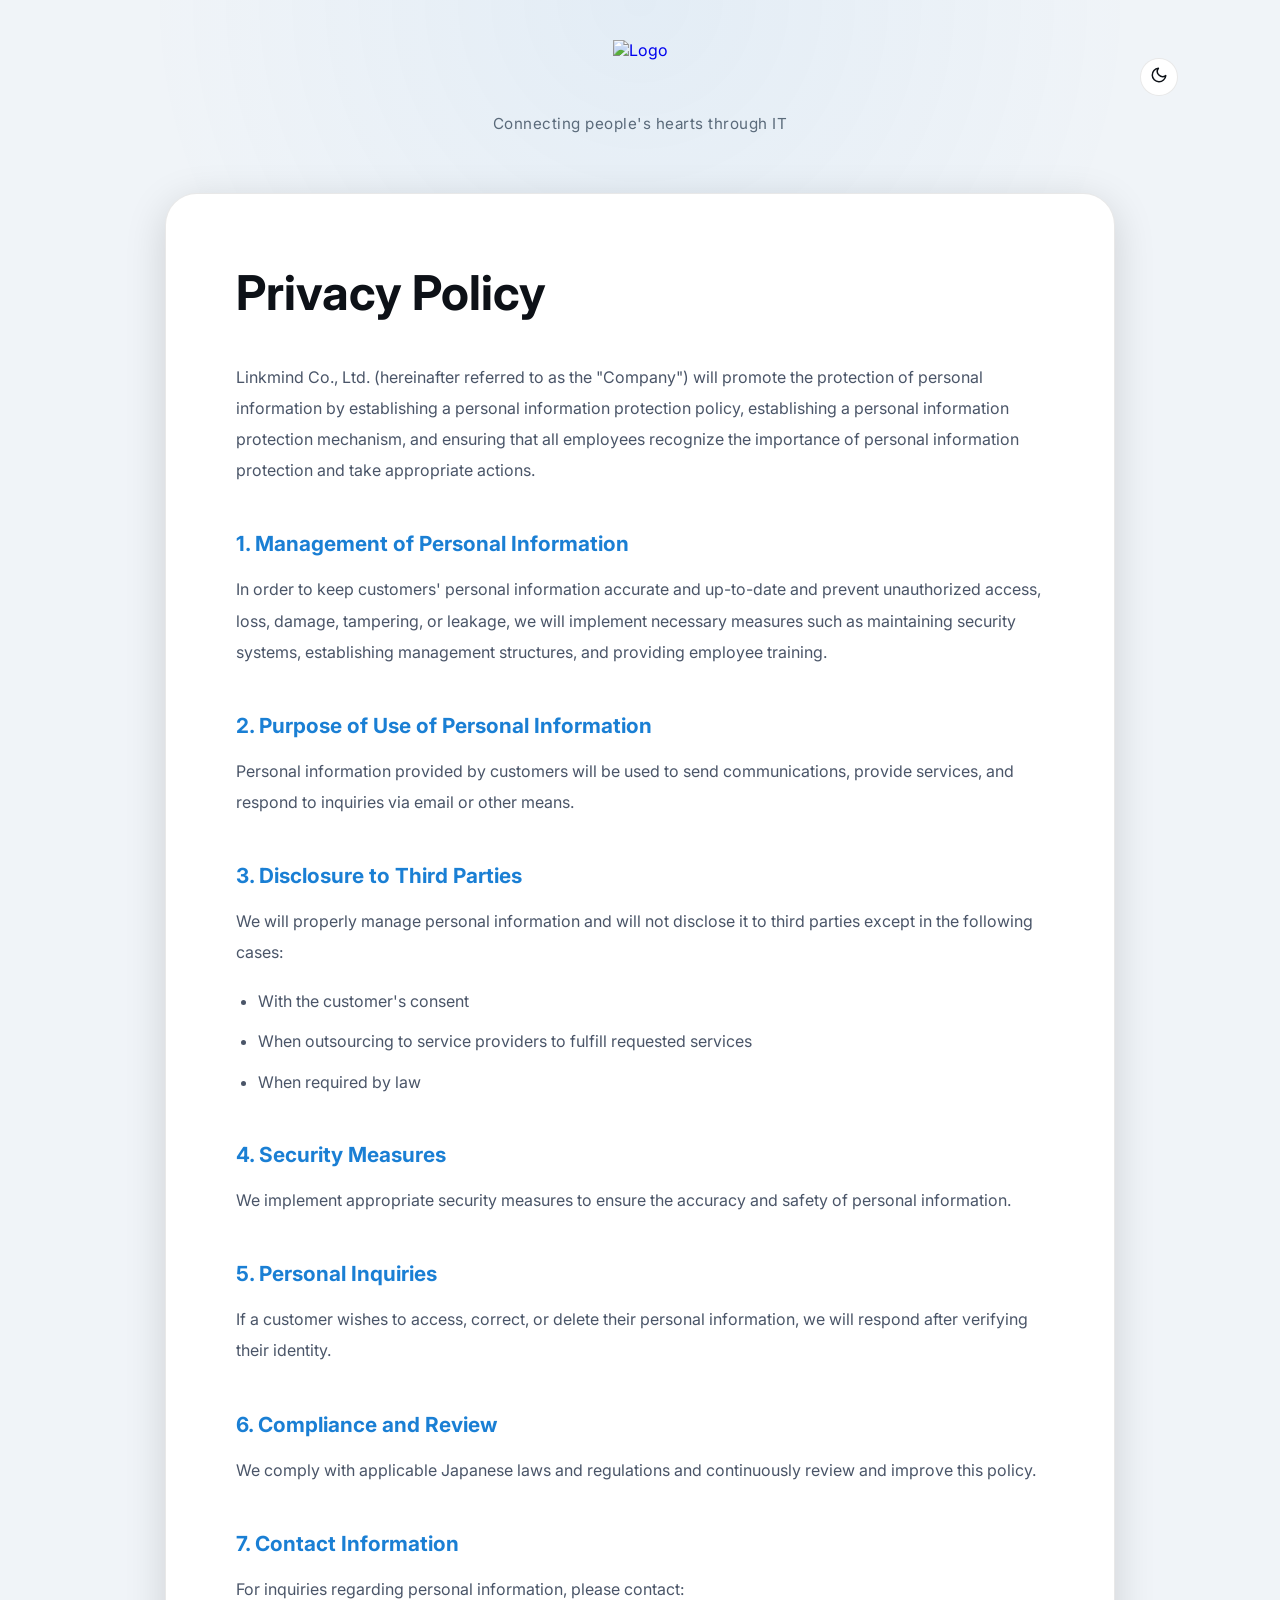
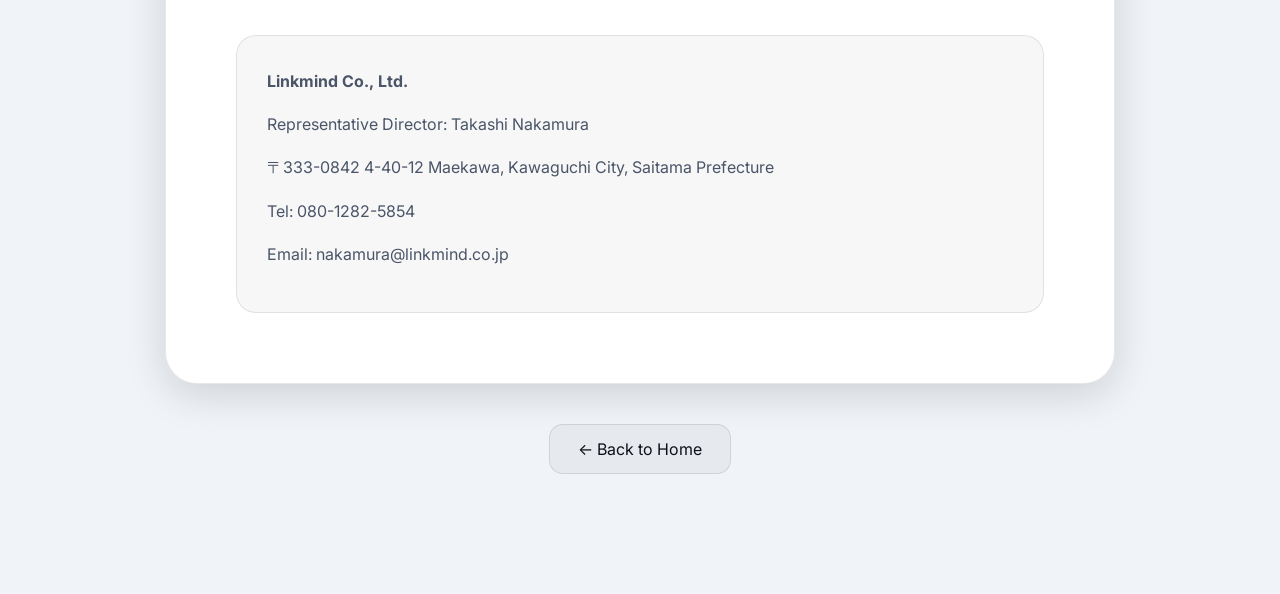
==== public/privacy.html @ dec4e2a1 "Big changes for new layout of website" ====
<!DOCTYPE html>
<html lang="en">

<head>
    <meta charset="UTF-8">
    <title>Privacy Policy</title>
    <link rel="stylesheet" href="CSS/privacy_style.css">
    <link href="https://fonts.googleapis.com/css2?family=Inter:wght@300;400;600&display=swap" rel="stylesheet">
</head>

<body>

    <div class="header">
        <a class="btn" href="index.html">
            <img class="logo" src="images/linkmind_logo.png" alt="Logo">
            <p>Connecting people's hearts through IT</p>
        </a>

        <button class="theme-toggle" id="themeToggle" aria-label="Toggle light/dark mode">
            <span class="theme-icon"><svg xmlns="http://www.w3.org/2000/svg" width="18" height="18" viewBox="0 0 24 24" fill="none" stroke="currentColor" stroke-width="2" stroke-linecap="round" stroke-linejoin="round"><circle cx="12" cy="12" r="5"/><line x1="12" y1="1" x2="12" y2="3"/><line x1="12" y1="21" x2="12" y2="23"/><line x1="4.22" y1="4.22" x2="5.64" y2="5.64"/><line x1="18.36" y1="18.36" x2="19.78" y2="19.78"/><line x1="1" y1="12" x2="3" y2="12"/><line x1="21" y1="12" x2="23" y2="12"/><line x1="4.22" y1="19.78" x2="5.64" y2="18.36"/><line x1="18.36" y1="5.64" x2="19.78" y2="4.22"/></svg></span>
        </button>
    </div>


    <section class="privacy">

        <div class="privacy-container fade">

            <h1>Privacy Policy</h1>

            <p>
                Linkmind Co., Ltd. (hereinafter referred to as the "Company") will promote the protection of personal
                information by establishing a personal information protection policy, establishing a personal
                information protection mechanism, and ensuring that all employees recognize the importance of personal
                information protection and take appropriate actions.
            </p>

            <h2>1. Management of Personal Information</h2>
            <p>
                In order to keep customers' personal information accurate and up-to-date and prevent unauthorized
                access, loss, damage, tampering, or leakage, we will implement necessary measures such as maintaining
                security systems, establishing management structures, and providing employee training.
            </p>

            <h2>2. Purpose of Use of Personal Information</h2>
            <p>
                Personal information provided by customers will be used to send communications, provide services, and
                respond to inquiries via email or other means.
            </p>

            <h2>3. Disclosure to Third Parties</h2>
            <p>
                We will properly manage personal information and will not disclose it to third parties except in the
                following cases:
            </p>
            <ul>
                <li>With the customer's consent</li>
                <li>When outsourcing to service providers to fulfill requested services</li>
                <li>When required by law</li>
            </ul>

            <h2>4. Security Measures</h2>
            <p>
                We implement appropriate security measures to ensure the accuracy and safety of personal information.
            </p>

            <h2>5. Personal Inquiries</h2>
            <p>
                If a customer wishes to access, correct, or delete their personal information, we will respond after
                verifying their identity.
            </p>

            <h2>6. Compliance and Review</h2>
            <p>
                We comply with applicable Japanese laws and regulations and continuously review and improve this policy.
            </p>

            <h2>7. Contact Information</h2>
            <p>
                For inquiries regarding personal information, please contact:
            </p>

            <div class="contact-box">
                <p><strong>Linkmind Co., Ltd.</strong></p>
                <p>Representative Director: Takashi Nakamura</p>
                <p>〒333-0842 4-40-12 Maekawa, Kawaguchi City, Saitama Prefecture</p>
                <p>Tel: 080-1282-5854</p>
                <p>Email: nakamura@linkmind.co.jp</p>
            </div>
        </div>

        <div class="back-home fade">
            <a href="index.html">← Back to Home</a>
        </div>
    </section>

    <script src="JS/privacy_theme.js"></script>
</body>
</html>
---- public/CSS/privacy_style.css ----
* {
  margin: 0;
  padding: 0;
  box-sizing: border-box;
  font-family: 'Inter', sans-serif;
}

html {
  scroll-behavior: smooth;
}


/* =========================
   THEME VARIABLES
========================= */

:root {
  --bg:          #0a0a0a;
  --card:        #141414;
  --text:        #ffffff;
  --muted:       #bdbdbd;
  --border:      rgba(255,255,255,0.08);
  --accent:      #4da3ff;
  --glow:        rgba(77,163,255,0.08);
  --contact-box: rgba(255,255,255,0.03);
  --back-btn-bg: rgba(255,255,255,0.04);
  --back-btn-bd: rgba(255,255,255,0.08);
  --navbar-bg:   rgba(10,10,10,0.85);
  --header-p:    #bdbdbd;
}

body.light {
  --bg:          #f0f4f8;
  --card:        #ffffff;
  --text:        #0d1117;
  --muted:       #4a5568;
  --border:      rgba(0,0,0,0.09);
  --accent:      #1a7fd4;
  --glow:        rgba(26,127,212,0.06);
  --contact-box: rgba(0,0,0,0.03);
  --back-btn-bg: rgba(0,0,0,0.04);
  --back-btn-bd: rgba(0,0,0,0.10);
  --navbar-bg:   rgba(255,255,255,0.88);
  --header-p:    #5a6a7a;
}


/* =========================
   BODY
========================= */

body {
  background: var(--bg);
  color: var(--text);
  overflow-x: hidden;
  position: relative;
  transition: background 0.3s ease, color 0.3s ease;
}

body::before {
  content: "";
  position: fixed;
  inset: 0;
  background: radial-gradient(circle at top, var(--glow), transparent 45%);
  pointer-events: none;
  z-index: -1;
}


/* =========================
   HEADER
========================= */

.header {
  padding-top: 40px;
  padding-bottom: 20px;
  display: flex;
  justify-content: center;
  align-items: center;
  position: relative;
}

.btn {
  text-decoration: none;
  display: flex;
  flex-direction: column;
  align-items: center;
  gap: 14px;
}

.logo {
  height: 60px;
  width: auto;
  transition: transform 0.3s ease;
}

.logo:hover {
  transform: scale(1.03);
}

.header p {
  color: var(--header-p);
  font-size: 0.95rem;
  letter-spacing: 0.5px;
  text-align: center;
}


/* =========================
   THEME TOGGLE
========================= */

.theme-toggle {
  position: absolute;
  right: 8%;
  top: 50%;
  transform: translateY(-50%);
  background: var(--card);
  border: 1px solid var(--border);
  border-radius: 50%;
  width: 38px;
  height: 38px;
  display: flex;
  align-items: center;
  justify-content: center;
  cursor: pointer;
  color: var(--text);
  transition: border-color 0.25s ease, transform 0.25s ease, background 0.3s ease, color 0.3s ease;
}

.theme-toggle:hover {
  border-color: var(--accent);
  transform: translateY(-50%) scale(1.1) rotate(15deg);
}


/* =========================
   PRIVACY SECTION
========================= */

.privacy {
  padding: 40px 8% 120px;
}

.privacy-container {
  max-width: 950px;
  margin: auto;
  background: var(--card);
  border: 1px solid var(--border);
  border-radius: 32px;
  padding: 70px;
  box-shadow: 0 10px 40px rgba(0,0,0,0.15);
  transition: background 0.3s ease, border-color 0.3s ease;
}


/* =========================
   TYPOGRAPHY
========================= */

.privacy h1 {
  font-size: 3rem;
  margin-bottom: 40px;
  line-height: 1.2;
  color: var(--text);
}

.privacy h2 {
  margin-top: 45px;
  margin-bottom: 18px;
  font-size: 1.3rem;
  color: var(--accent);
}

.privacy p {
  color: var(--muted);
  line-height: 1.95;
  margin-bottom: 18px;
  font-size: 1rem;
}

.privacy ul {
  padding-left: 22px;
  margin-top: 10px;
}

.privacy li {
  color: var(--muted);
  margin-bottom: 12px;
  line-height: 1.8;
}


/* =========================
   CONTACT BOX
========================= */

.contact-box {
  margin-top: 30px;
  padding: 30px;
  border-radius: 20px;
  background: var(--contact-box);
  border: 1px solid var(--border);
  transition: background 0.3s ease, border-color 0.3s ease;
}

.contact-box p {
  margin-bottom: 12px;
}


/* =========================
   BACK BUTTON
========================= */

.back-home {
  margin-top: 40px;
  text-align: center;
}

.back-home a {
  display: inline-block;
  padding: 14px 28px;
  border-radius: 14px;
  background: var(--back-btn-bg);
  border: 1px solid var(--back-btn-bd);
  color: var(--text);
  text-decoration: none;
  transition: transform 0.25s ease, border-color 0.25s ease, color 0.25s ease;
}

.back-home a:hover {
  transform: translateY(-3px);
  border-color: var(--accent);
  color: var(--accent);
}


/* =========================
   FADE ANIMATION (lightweight)
========================= */

.fade {
  opacity: 0;
  transform: translateY(20px);
  transition: opacity 0.5s ease, transform 0.5s ease;
  will-change: opacity, transform;
}

.fade.show {
  opacity: 1;
  transform: translateY(0);
  will-change: auto;
}


/* =========================
   MOBILE
========================= */

@media (max-width: 768px) {
  .privacy-container {
    padding: 35px 25px;
    border-radius: 22px;
  }

  .privacy h1 {
    font-size: 2rem;
  }

  .privacy h2 {
    font-size: 1.1rem;
  }

  .header {
    padding: 25px 6%;
  }

  .header p {
    display: none;
  }

  .logo {
    height: 40px;
  }

  .theme-toggle {
    right: 6%;
  }
}

.theme-toggle {
  color: #ffffff;
}

body.light .theme-toggle {
  color: #0d1117;
}
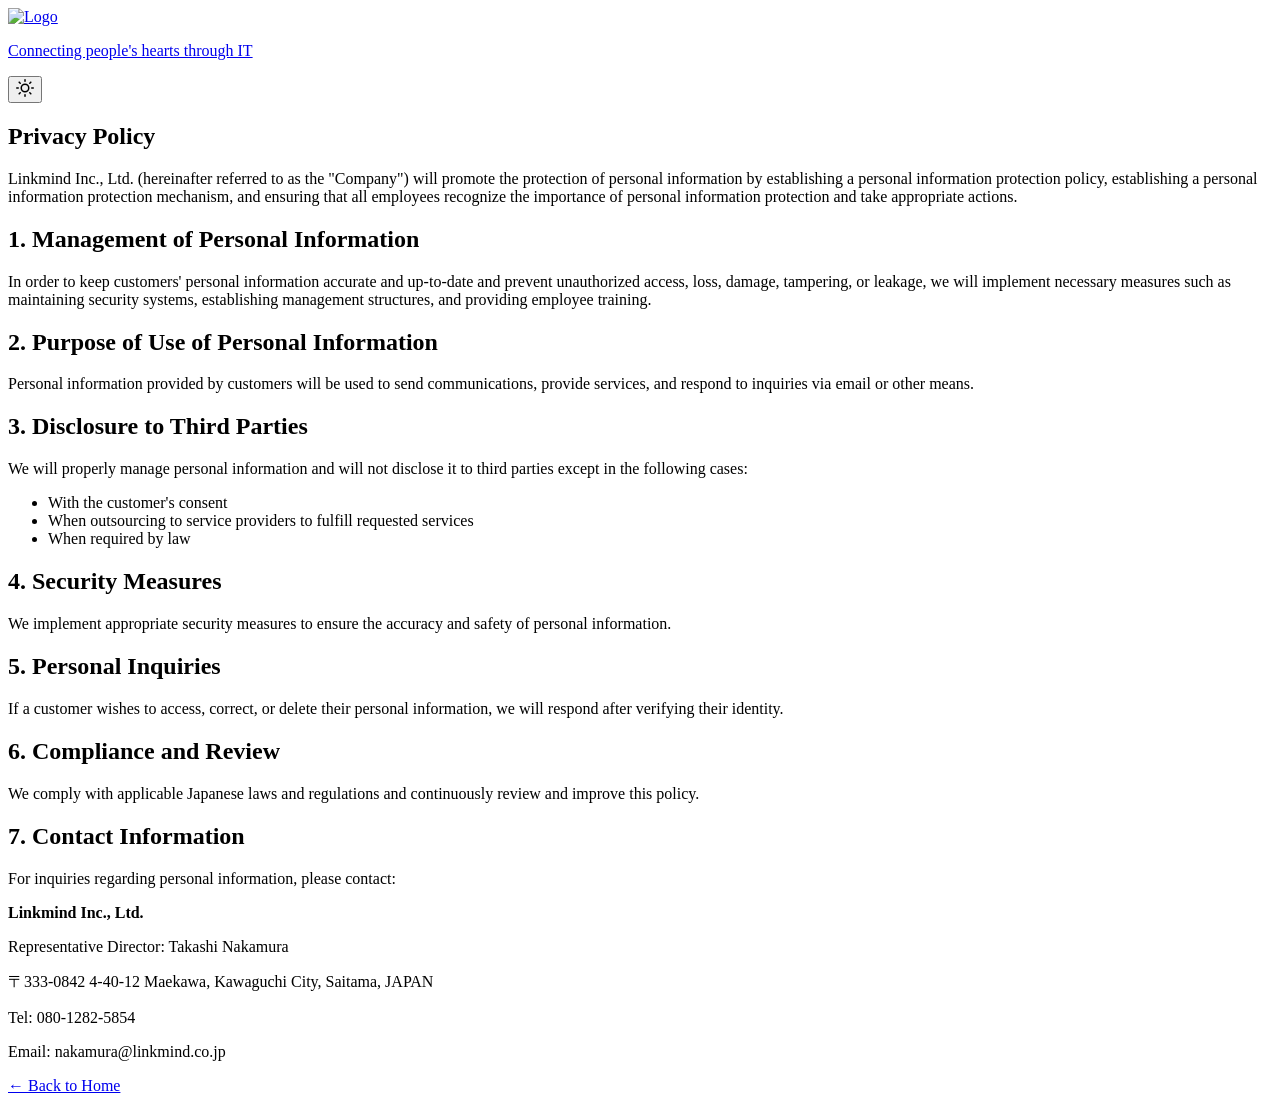
==== commit ce8f0c50: "adding /lm-its" ====
--- a/public/privacy.html
+++ b/public/privacy.html
@@ -4,15 +4,18 @@
 <head>
     <meta charset="UTF-8">
     <title>Privacy Policy</title>
-    <link rel="stylesheet" href="CSS/privacy_style.css">
+    <link rel="icon" type="image/png" sizes="32x32" href="/lm-its/images/favicon-32.png">
+    <link rel="icon" type="image/png" sizes="16x16" href="/lm-its/images/favicon-16.png">
+    <link rel="apple-touch-icon" sizes="180x180" href="/lm-its/images/favicon-180.png">
+    <link rel="stylesheet" href="/lm-its/CSS/privacy_style.css">
     <link href="https://fonts.googleapis.com/css2?family=Inter:wght@300;400;600&display=swap" rel="stylesheet">
 </head>
 
 <body>
 
     <div class="header">
-        <a class="btn" href="index.html">
-            <img class="logo" src="images/linkmind_logo.png" alt="Logo">
+        <a class="btn" href="/lm-its/">
+            <img class="logo" src="/lm-its/images/linkmind_logo.png" alt="Logo">
             <p>Connecting people's hearts through IT</p>
         </a>
 
@@ -29,7 +32,7 @@
             <h1>Privacy Policy</h1>
 
             <p>
-                Linkmind Co., Ltd. (hereinafter referred to as the "Company") will promote the protection of personal
+                Linkmind Inc., Ltd. (hereinafter referred to as the "Company") will promote the protection of personal
                 information by establishing a personal information protection policy, establishing a personal
                 information protection mechanism, and ensuring that all employees recognize the importance of personal
                 information protection and take appropriate actions.
@@ -81,19 +84,20 @@
             </p>
 
             <div class="contact-box">
-                <p><strong>Linkmind Co., Ltd.</strong></p>
+                <p><strong>Linkmind Inc., Ltd.</strong></p>
                 <p>Representative Director: Takashi Nakamura</p>
-                <p>〒333-0842 4-40-12 Maekawa, Kawaguchi City, Saitama Prefecture</p>
+                <p>〒333-0842 4-40-12 Maekawa, Kawaguchi City, Saitama, JAPAN</p>
                 <p>Tel: 080-1282-5854</p>
                 <p>Email: nakamura@linkmind.co.jp</p>
             </div>
         </div>
 
         <div class="back-home fade">
-            <a href="index.html">← Back to Home</a>
+            <a href="/lm-its/">← Back to Home</a>
         </div>
     </section>
 
-    <script src="JS/privacy_theme.js"></script>
+    <script src="/lm-its/JS/privacy_theme.js"></script>
 </body>
+
 </html>
